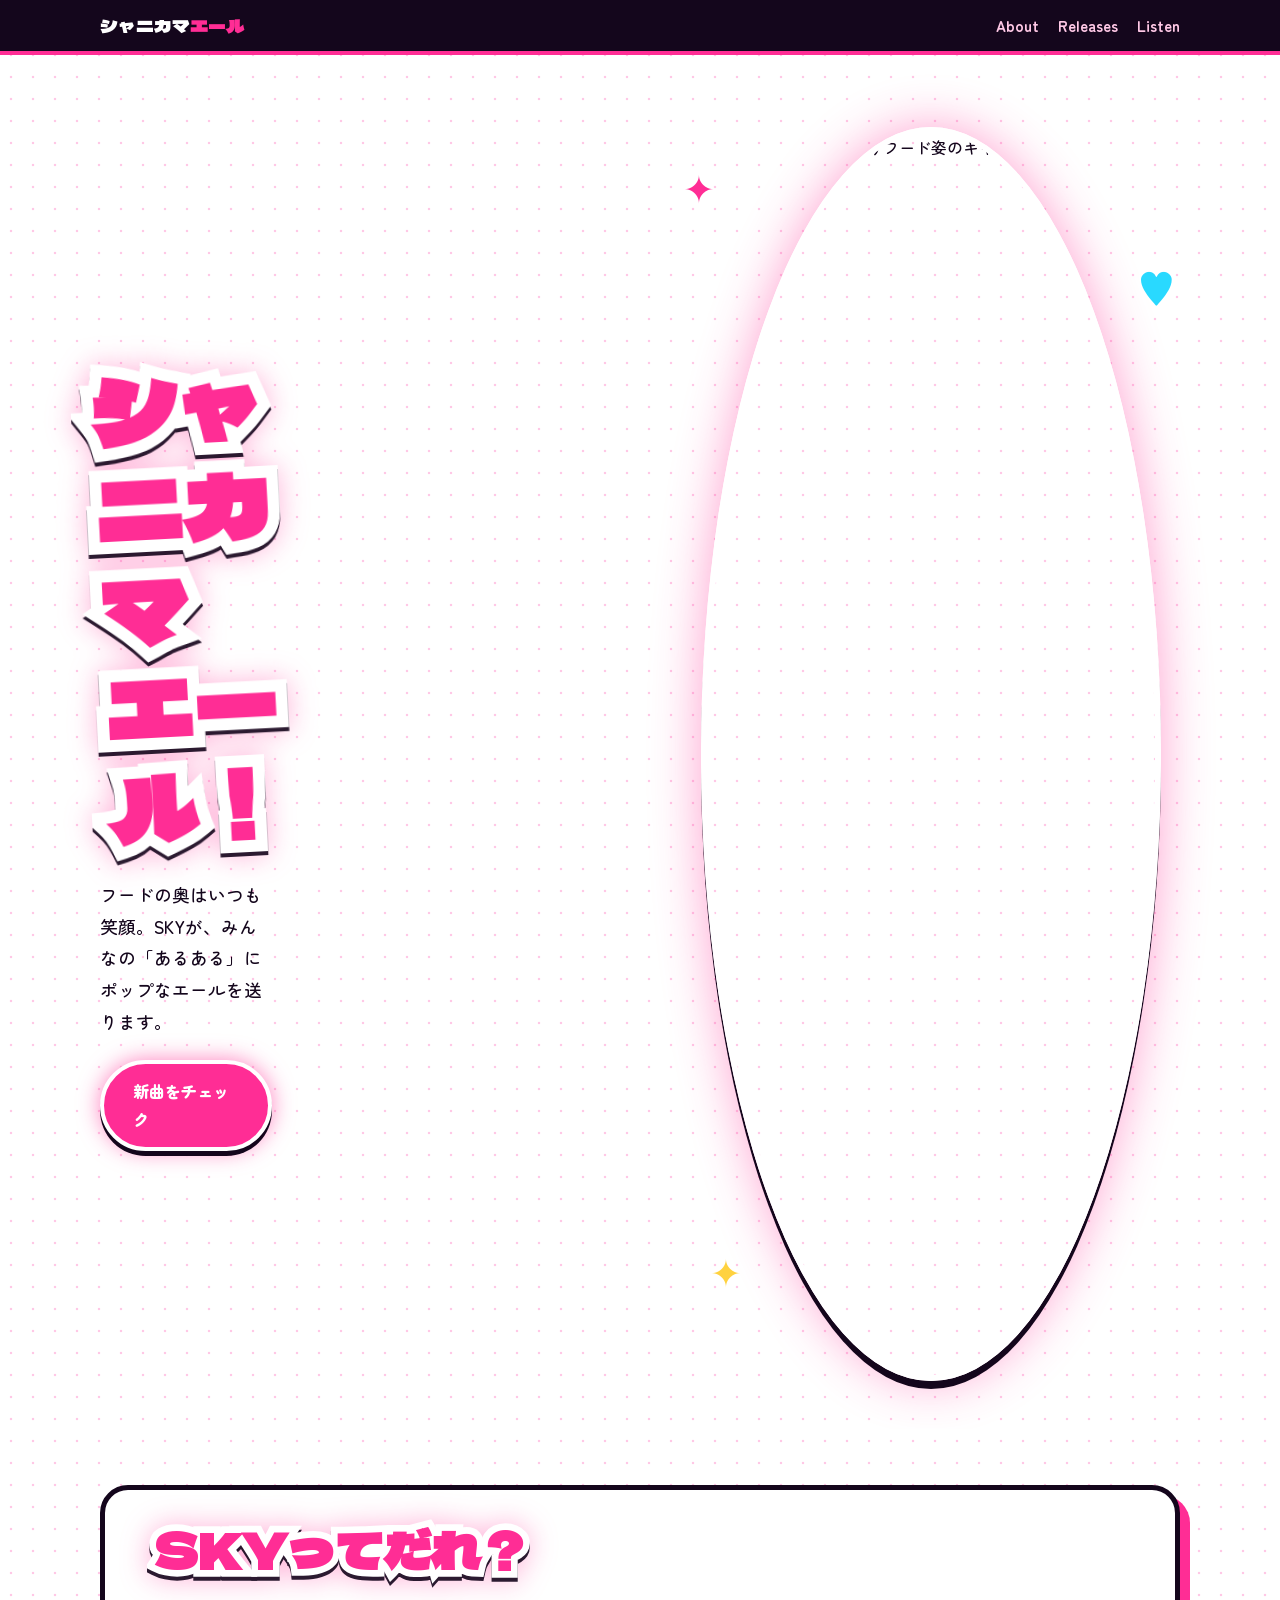
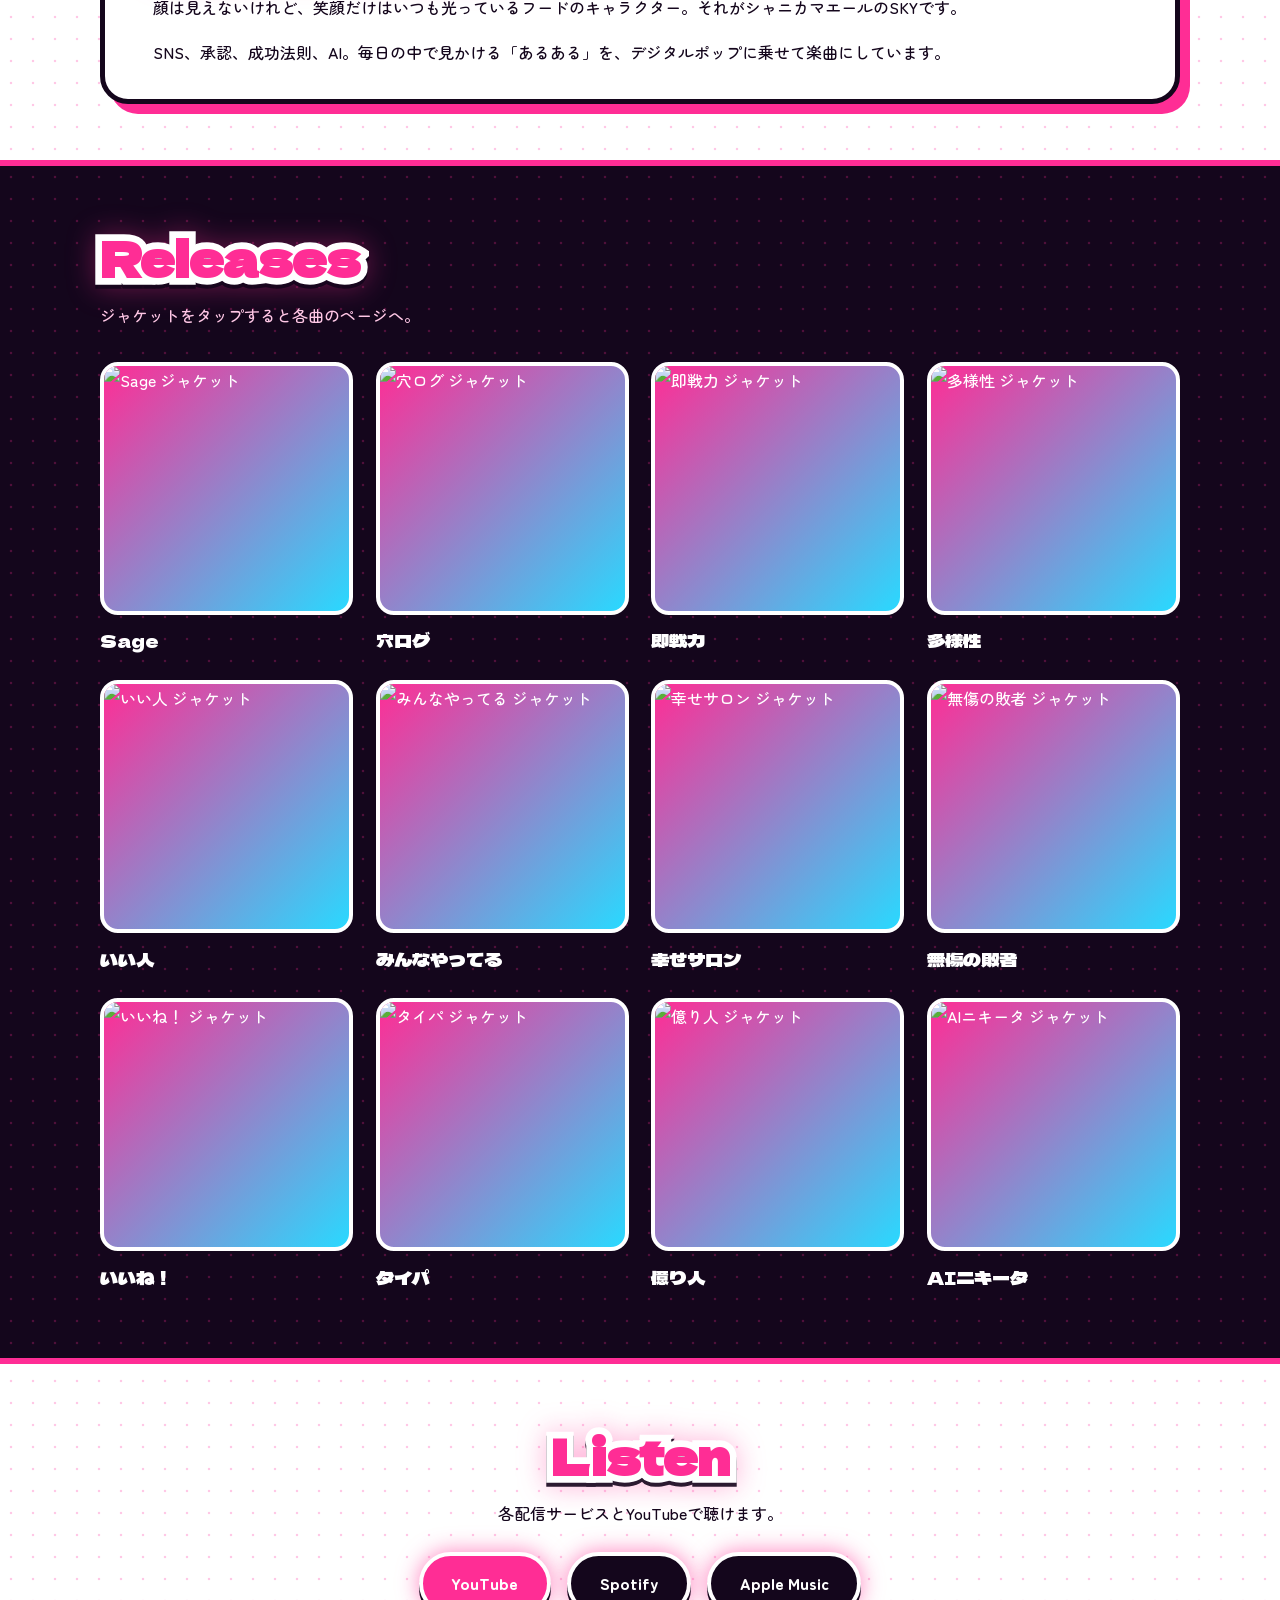
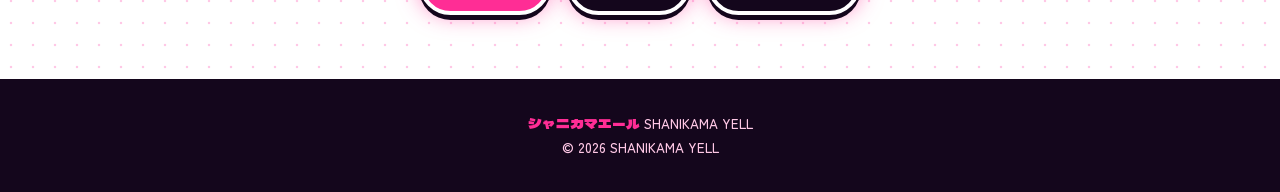
==== index.html @ 11f15c07 "first commit" ====
<!doctype html>
<html lang="ja">
<head>
<meta charset="utf-8">
<meta name="viewport" content="width=device-width,initial-scale=1">
<title>シャニカマエール | SHANIKAMA YELL</title>
<meta name="description" content="笑顔のSKYが、世の中のあるあるをポップな楽曲にして届ける音楽プロジェクト「シャニカマエール」公式サイト。">
<link rel="preconnect" href="https://fonts.googleapis.com">
<link rel="preconnect" href="https://fonts.gstatic.com" crossorigin>
<link href="https://fonts.googleapis.com/css2?family=Dela+Gothic+One&family=Zen+Maru+Gothic:wght@500;700;900&display=swap" rel="stylesheet">
<link rel="stylesheet" href="style.css">
</head>
<body>
<header class="site-header"><div class="wrap">
  <a class="logo" href="#top">シャニカマ<b>エール</b></a>
  <nav><a href="#about">About</a><a href="#releases">Releases</a><a href="#listen">Listen</a></nav>
</div></header>

<main id="top">
<section class="hero"><div class="wrap">
  <div>
    <h1 class="sticker">シャニカマ<br>エール！</h1>
    <p>フードの奥はいつも笑顔。SKYが、みんなの「あるある」にポップなエールを送ります。</p>
    <a class="btn" href="#releases">新曲をチェック</a>
  </div>
  <div class="sky">
    <img src="images/sky.png" alt="ピンクのネオンで笑うフード姿のキャラクター SKY" width="1254" height="1254">
    <span class="s1" aria-hidden="true">✦</span><span class="s2" aria-hidden="true">♥</span><span class="s3" aria-hidden="true">✦</span>
  </div>
</div></section>

<section class="about" id="about"><div class="wrap"><div class="box">
  <h2 class="sticker">SKYってだれ？</h2>
  <p>顔は見えないけれど、笑顔だけはいつも光っているフードのキャラクター。それがシャニカマエールのSKYです。</p>
  <p>SNS、承認、成功法則、AI。毎日の中で見かける「あるある」を、デジタルポップに乗せて楽曲にしています。</p>
</div></div></section>

<section class="releases" id="releases"><div class="wrap">
  <h2 class="sticker">Releases</h2>
  <p class="lead">ジャケットをタップすると各曲のページへ。</p>
  <ul class="grid">
    <li class="jacket"><a href="#"><div class="art"><img src="images/jackets/sage.jpg" alt="Sage ジャケット" loading="lazy"></div><h3>Sage</h3></a></li>
    <li class="jacket"><a href="#"><div class="art"><img src="images/jackets/anarogu.jpg" alt="穴ログ ジャケット" loading="lazy"></div><h3>穴ログ</h3></a></li>
    <li class="jacket"><a href="#"><div class="art"><img src="images/jackets/sokusenryoku.jpg" alt="即戦力 ジャケット" loading="lazy"></div><h3>即戦力</h3></a></li>
    <li class="jacket"><a href="#"><div class="art"><img src="images/jackets/diversity.jpg" alt="多様性 ジャケット" loading="lazy"></div><h3>多様性</h3></a></li>
    <li class="jacket"><a href="#"><div class="art"><img src="images/jackets/iihito.jpg" alt="いい人 ジャケット" loading="lazy"></div><h3>いい人</h3></a></li>
    <li class="jacket"><a href="#"><div class="art"><img src="images/jackets/minnayatteru.jpg" alt="みんなやってる ジャケット" loading="lazy"></div><h3>みんなやってる</h3></a></li>
    <li class="jacket"><a href="#"><div class="art"><img src="images/jackets/shiawase-salon.jpg" alt="幸せサロン ジャケット" loading="lazy"></div><h3>幸せサロン</h3></a></li>
    <li class="jacket"><a href="#"><div class="art"><img src="images/jackets/mukizu.jpg" alt="無傷の敗者 ジャケット" loading="lazy"></div><h3>無傷の敗者</h3></a></li>
    <li class="jacket"><a href="#"><div class="art"><img src="images/jackets/iine.jpg" alt="いいね！ ジャケット" loading="lazy"></div><h3>いいね！</h3></a></li>
    <li class="jacket"><a href="#"><div class="art"><img src="images/jackets/taipa.jpg" alt="タイパ ジャケット" loading="lazy"></div><h3>タイパ</h3></a></li>
    <li class="jacket"><a href="#"><div class="art"><img src="images/jackets/okurihito.jpg" alt="億り人 ジャケット" loading="lazy"></div><h3>億り人</h3></a></li>
    <li class="jacket"><a href="#"><div class="art"><img src="images/jackets/ai-nikita.jpg" alt="AIニキータ ジャケット" loading="lazy"></div><h3>AIニキータ</h3></a></li>
  </ul>
</div></section>

<section class="listen" id="listen"><div class="wrap">
  <h2 class="sticker">Listen</h2>
  <p>各配信サービスとYouTubeで聴けます。</p>
  <div class="links">
    <a class="btn" href="#">YouTube</a>
    <a class="btn alt" href="#">Spotify</a>
    <a class="btn alt" href="#">Apple Music</a>
  </div>
</div></section>
</main>

<footer><p><b>シャニカマエール</b> SHANIKAMA YELL</p><p>© 2026 SHANIKAMA YELL</p></footer>
</body>
</html>
---- style.css ----
/* シャニカマエール style.css — ネオンピンク × ステッカー白縁 × ポップ */
:root{
  --pink:#ff2d95; --pink-soft:#ffc8e6; --plum:#14061c;
  --cyan:#29d9ff; --yellow:#ffd23f; --hood:#e4e2e7; --white:#fff;
  --font-display:"Dela Gothic One","Hiragino Sans",sans-serif;
  --font-body:"Zen Maru Gothic","Hiragino Maru Gothic ProN",sans-serif;
}
*{box-sizing:border-box;margin:0}
html{scroll-behavior:smooth}
body{font-family:var(--font-body);font-weight:500;line-height:1.8;color:var(--plum);
  background:var(--white) radial-gradient(var(--pink-soft) 1.4px,transparent 1.6px) 0 0/22px 22px}
img{max-width:100%;display:block}
a{color:inherit}
:focus-visible{outline:4px solid var(--cyan);outline-offset:3px}
.wrap{width:min(1080px,92%);margin-inline:auto}

/* ステッカー文字：ピンク塗り＋白縁＋影 */
.sticker{font-family:var(--font-display);color:var(--pink);line-height:1.15;
  -webkit-text-stroke:.28em var(--white);paint-order:stroke fill;
  filter:drop-shadow(0 4px 0 rgba(20,6,28,.9)) drop-shadow(0 0 14px rgba(255,45,149,.35))}

/* header */
.site-header{position:sticky;top:0;z-index:10;background:var(--plum);border-bottom:4px solid var(--pink)}
.site-header .wrap{display:flex;justify-content:space-between;align-items:center;padding-block:.6rem}
.logo{font-family:var(--font-display);color:var(--white);text-decoration:none;font-size:1.1rem}
.logo b{color:var(--pink)}
nav{display:flex;gap:1.2rem;font-weight:700;font-size:.95rem}
nav a{color:var(--pink-soft);text-decoration:none}
nav a:hover{color:var(--white);text-shadow:0 0 10px var(--pink)}

/* hero */
.hero{padding:clamp(2rem,6vw,4.5rem) 0 3rem;overflow:hidden}
.hero .wrap{display:grid;grid-template-columns:1fr 1fr;gap:2rem;align-items:center}
.hero h1{font-size:clamp(2.6rem,8vw,5.4rem);transform:rotate(-3deg)}
.hero p{margin-top:1.6rem;font-size:1.1rem;max-width:26em}
.btn{display:inline-block;margin-top:1.4rem;padding:.8em 1.8em;border-radius:99px;
  background:var(--pink);color:var(--white);font-weight:900;text-decoration:none;
  border:4px solid var(--white);box-shadow:0 5px 0 var(--plum),0 0 22px rgba(255,45,149,.6);
  transition:transform .15s}
.btn:hover{transform:translateY(-3px) rotate(-1.5deg)}
.sky{position:relative;justify-self:center;width:min(100%,460px)}
.sky img{border-radius:50%;border:6px solid var(--white);box-shadow:0 8px 0 var(--plum),0 0 50px rgba(255,45,149,.45);
  animation:glow 3s ease-in-out infinite alternate}
.sky span{position:absolute;font-size:2.4rem;color:var(--pink);text-shadow:0 0 0 var(--white),2px 2px 0 var(--white),-2px -2px 0 var(--white)}
.sky .s1{top:2%;left:-4%}.sky .s2{top:10%;right:-3%;color:var(--cyan)}.sky .s3{bottom:6%;left:2%;color:var(--yellow)}
@keyframes glow{to{box-shadow:0 8px 0 var(--plum),0 0 80px rgba(255,45,149,.8)}}

/* about */
.about{padding:3.5rem 0}
.about .box{background:var(--white);border:5px solid var(--plum);border-radius:28px;padding:2rem clamp(1.2rem,4vw,3rem);
  box-shadow:10px 10px 0 var(--pink)}
.about h2,.releases h2,.listen h2{font-size:clamp(1.9rem,5vw,3rem);margin-bottom:1rem}
.about p+p{margin-top:1em}

/* releases：黒背景でジャケットを光らせる */
.releases{background:var(--plum);padding:4rem 0;border-block:6px solid var(--pink);
  background-image:radial-gradient(rgba(255,45,149,.25) 1.4px,transparent 1.6px);background-size:22px 22px}
.releases .lead{color:var(--pink-soft);margin-bottom:2rem}
.grid{list-style:none;padding:0;display:grid;grid-template-columns:repeat(auto-fill,minmax(220px,1fr));gap:1.4rem}
.jacket a{display:block;text-decoration:none;color:var(--white)}
.jacket .art{aspect-ratio:1;border-radius:18px;border:4px solid var(--white);overflow:hidden;
  background:linear-gradient(135deg,var(--pink),var(--cyan));box-shadow:0 0 0 0 var(--pink);transition:transform .2s,box-shadow .2s}
.jacket img{width:100%;height:100%;object-fit:cover}
.jacket a:hover .art{transform:rotate(-2deg) scale(1.03);box-shadow:0 0 28px 4px var(--pink)}
.jacket h3{margin-top:.6rem;font-family:var(--font-display);font-weight:400;font-size:1.15rem}

/* listen */
.listen{padding:4rem 0;text-align:center}
.links{display:flex;flex-wrap:wrap;gap:1rem;justify-content:center;margin-top:1.5rem}
.links .btn{margin:0}
.links .btn.alt{background:var(--plum)}

footer{background:var(--plum);color:var(--pink-soft);text-align:center;padding:2rem 1rem;font-size:.85rem}
footer b{font-family:var(--font-display);color:var(--pink);font-weight:400}

@media(max-width:760px){
  .hero .wrap{grid-template-columns:1fr;text-align:center}
  .hero p{margin-inline:auto}
  nav{gap:.8rem;font-size:.8rem}
  .logo{font-size:.9rem}
}
@media(prefers-reduced-motion:reduce){*{animation:none!important;transition:none!important}}
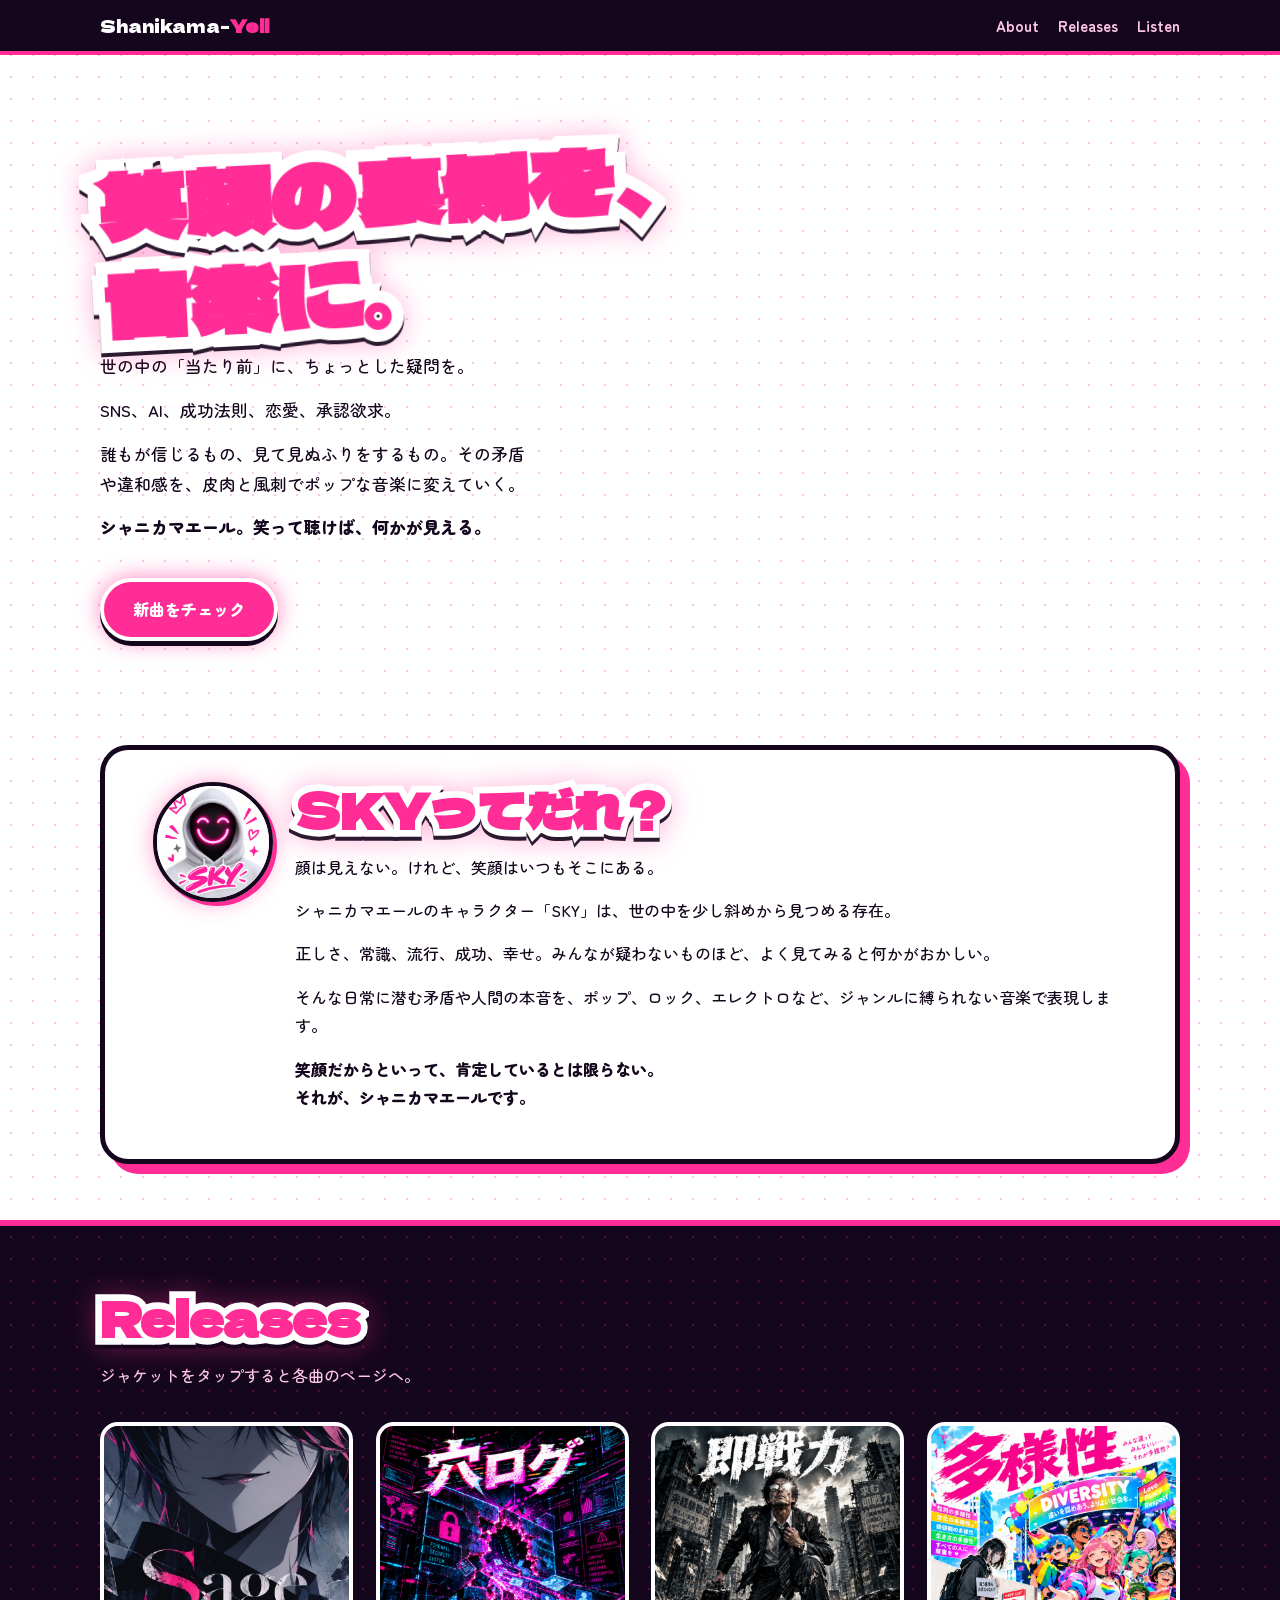
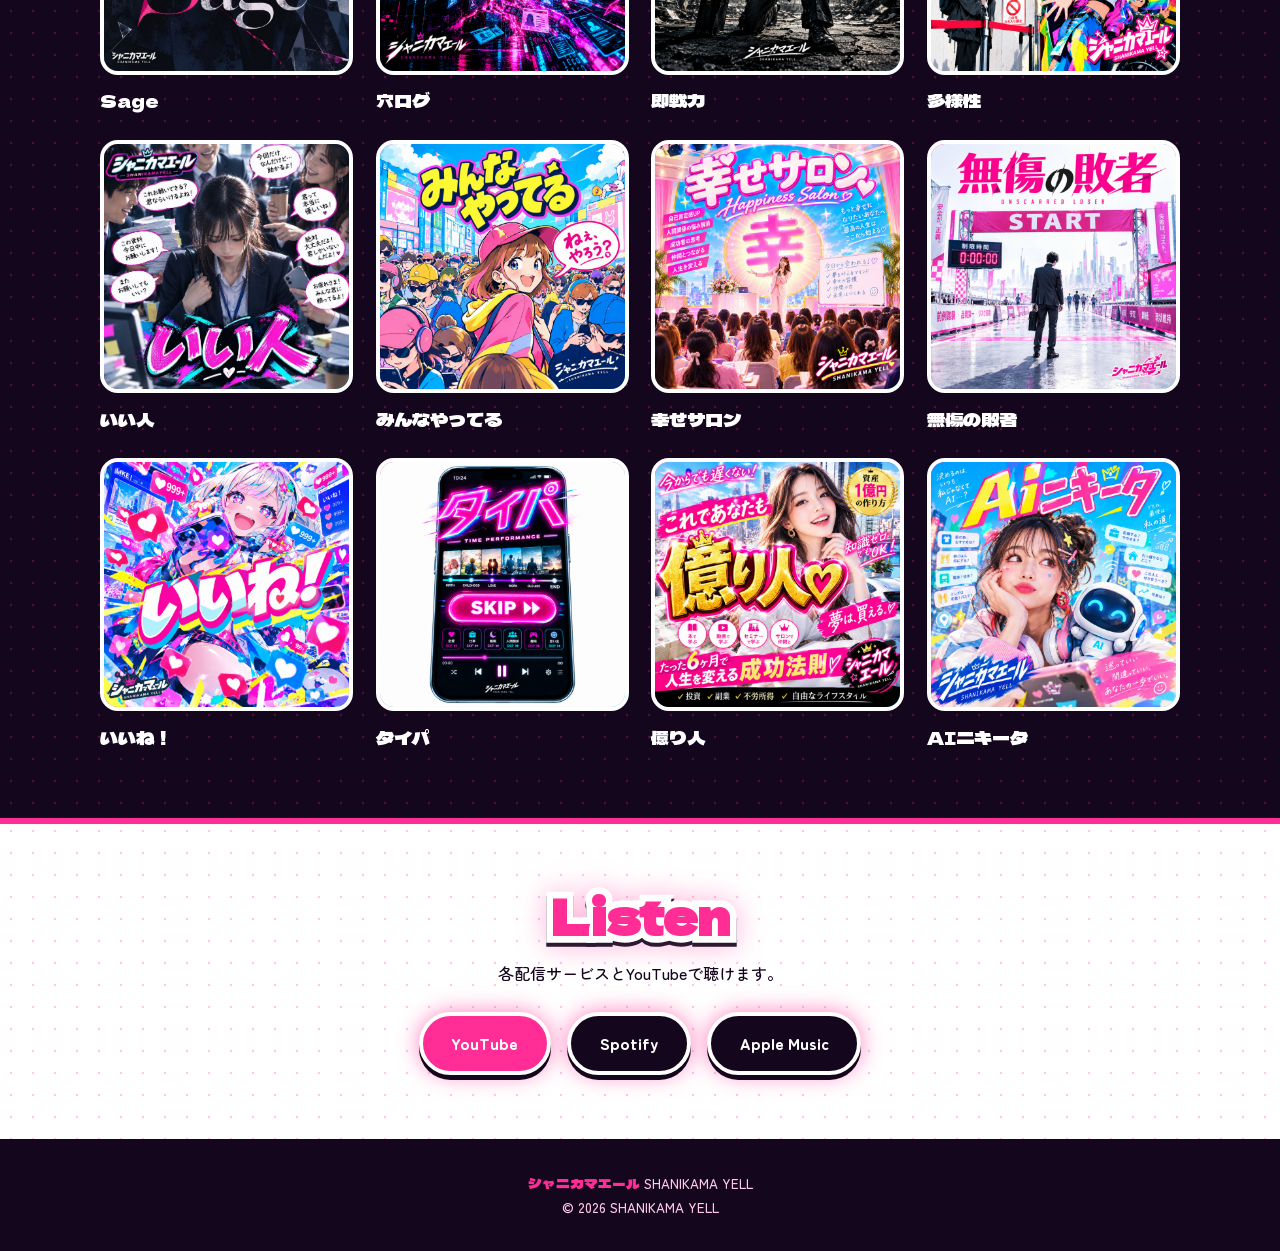
==== commit d5f13862: "update copy and layout" ====
--- a/index.html
+++ b/index.html
@@ -4,7 +4,7 @@
 <meta charset="utf-8">
 <meta name="viewport" content="width=device-width,initial-scale=1">
 <title>シャニカマエール | SHANIKAMA YELL</title>
-<meta name="description" content="笑顔のSKYが、世の中のあるあるをポップな楽曲にして届ける音楽プロジェクト「シャニカマエール」公式サイト。">
+<meta name="description" content="世の中の「当たり前」に、ちょっとした疑問を。SNS、AI、成功法則、承認欲求。その矛盾や違和感を、皮肉と風刺でポップな音楽に変える「シャニカマエール」公式サイト。">
 <link rel="preconnect" href="https://fonts.googleapis.com">
 <link rel="preconnect" href="https://fonts.gstatic.com" crossorigin>
 <link href="https://fonts.googleapis.com/css2?family=Dela+Gothic+One&family=Zen+Maru+Gothic:wght@500;700;900&display=swap" rel="stylesheet">
@@ -12,27 +12,34 @@
 </head>
 <body>
 <header class="site-header"><div class="wrap">
-  <a class="logo" href="#top">シャニカマ<b>エール</b></a>
+  <a class="logo" href="#top">Shanikama-<b>Yell</b></a>
   <nav><a href="#about">About</a><a href="#releases">Releases</a><a href="#listen">Listen</a></nav>
 </div></header>
 
 <main id="top">
 <section class="hero"><div class="wrap">
   <div>
-    <h1 class="sticker">シャニカマ<br>エール！</h1>
-    <p>フードの奥はいつも笑顔。SKYが、みんなの「あるある」にポップなエールを送ります。</p>
+    <h1 class="sticker">笑顔の裏側を、<br>音楽に。</h1>
+    <div class="copy">
+      <p>世の中の「当たり前」に、ちょっとした疑問を。</p>
+      <p>SNS、AI、成功法則、恋愛、承認欲求。</p>
+      <p>誰もが信じるもの、見て見ぬふりをするもの。その矛盾や違和感を、皮肉と風刺でポップな音楽に変えていく。</p>
+      <p class="strong">シャニカマエール。笑って聴けば、何かが見える。</p>
+    </div>
     <a class="btn" href="#releases">新曲をチェック</a>
-  </div>
-  <div class="sky">
-    <img src="images/sky.png" alt="ピンクのネオンで笑うフード姿のキャラクター SKY" width="1254" height="1254">
-    <span class="s1" aria-hidden="true">✦</span><span class="s2" aria-hidden="true">♥</span><span class="s3" aria-hidden="true">✦</span>
   </div>
 </div></section>
 
 <section class="about" id="about"><div class="wrap"><div class="box">
-  <h2 class="sticker">SKYってだれ？</h2>
-  <p>顔は見えないけれど、笑顔だけはいつも光っているフードのキャラクター。それがシャニカマエールのSKYです。</p>
-  <p>SNS、承認、成功法則、AI。毎日の中で見かける「あるある」を、デジタルポップに乗せて楽曲にしています。</p>
+  <img class="sky-mini" src="images/sky.png" alt="ピンクのネオンで笑うフード姿のキャラクター SKY" width="120" height="120">
+  <div>
+    <h2 class="sticker">SKYってだれ？</h2>
+    <p>顔は見えない。けれど、笑顔はいつもそこにある。</p>
+    <p>シャニカマエールのキャラクター「SKY」は、世の中を少し斜めから見つめる存在。</p>
+    <p>正しさ、常識、流行、成功、幸せ。みんなが疑わないものほど、よく見てみると何かがおかしい。</p>
+    <p>そんな日常に潜む矛盾や人間の本音を、ポップ、ロック、エレクトロなど、ジャンルに縛られない音楽で表現します。</p>
+    <p class="strong">笑顔だからといって、肯定しているとは限らない。<br>それが、シャニカマエールです。</p>
+  </div>
 </div></div></section>
 
 <section class="releases" id="releases"><div class="wrap">
--- a/style.css
+++ b/style.css
@@ -80,3 +80,19 @@
   .logo{font-size:.9rem}
 }
 @media(prefers-reduced-motion:reduce){*{animation:none!important;transition:none!important}}
+
+/* 紹介文リニューアル：トップ画像を外し、SKYはAboutに小さく配置 */
+.hero .wrap{grid-template-columns:1fr}
+.hero .copy{margin-top:1.6rem;max-width:30em}
+.hero .copy p{margin:0 0 .8em;font-size:1.05rem}
+.strong{font-weight:900}
+.about .box{display:grid;grid-template-columns:auto 1fr;gap:1.4rem;align-items:start}
+.about .box p{margin:0 0 .9em}
+.sky-mini{width:120px;height:120px;object-fit:cover;border-radius:50%;border:4px solid var(--plum);
+  box-shadow:4px 4px 0 var(--pink),0 0 22px rgba(255,45,149,.45)}
+@media(max-width:760px){
+  .hero .wrap{text-align:left}
+  .hero .copy{margin-inline:0}
+  .about .box{grid-template-columns:84px 1fr;gap:1rem}
+  .sky-mini{width:84px;height:84px}
+}
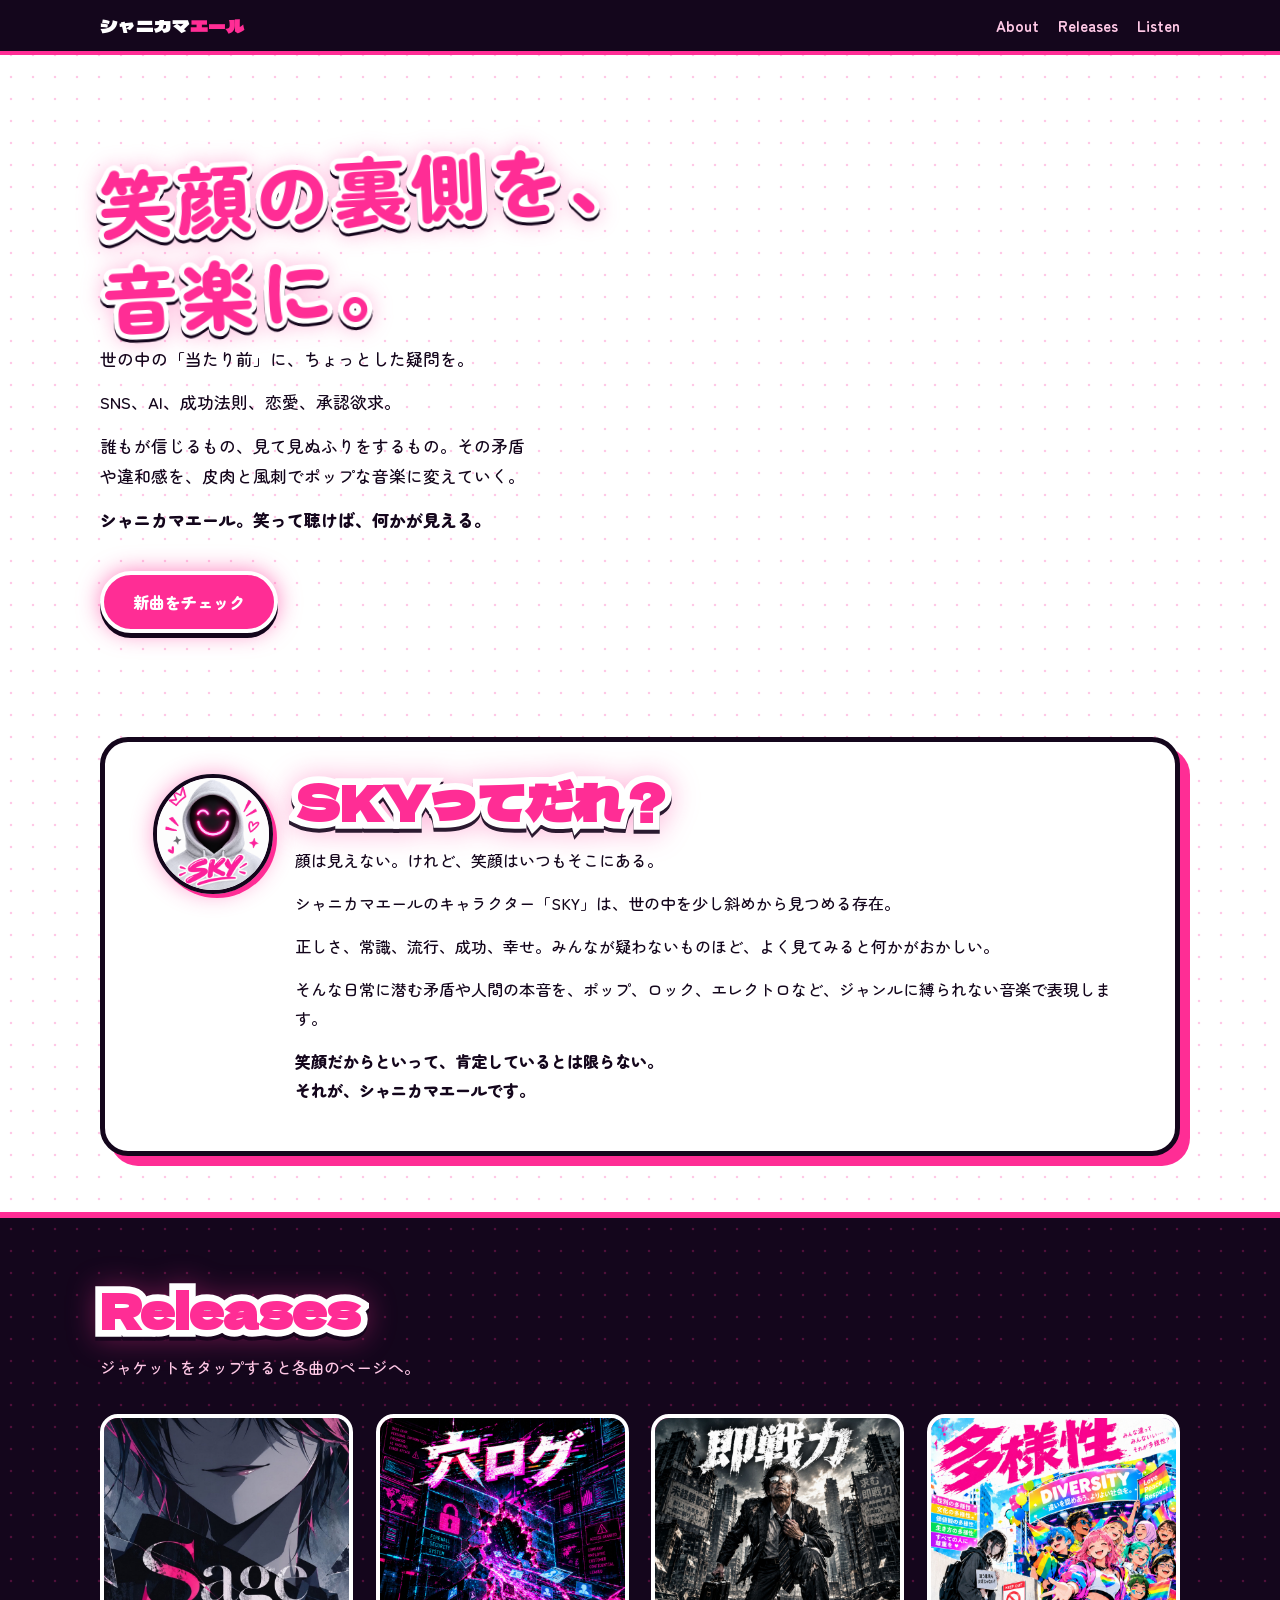
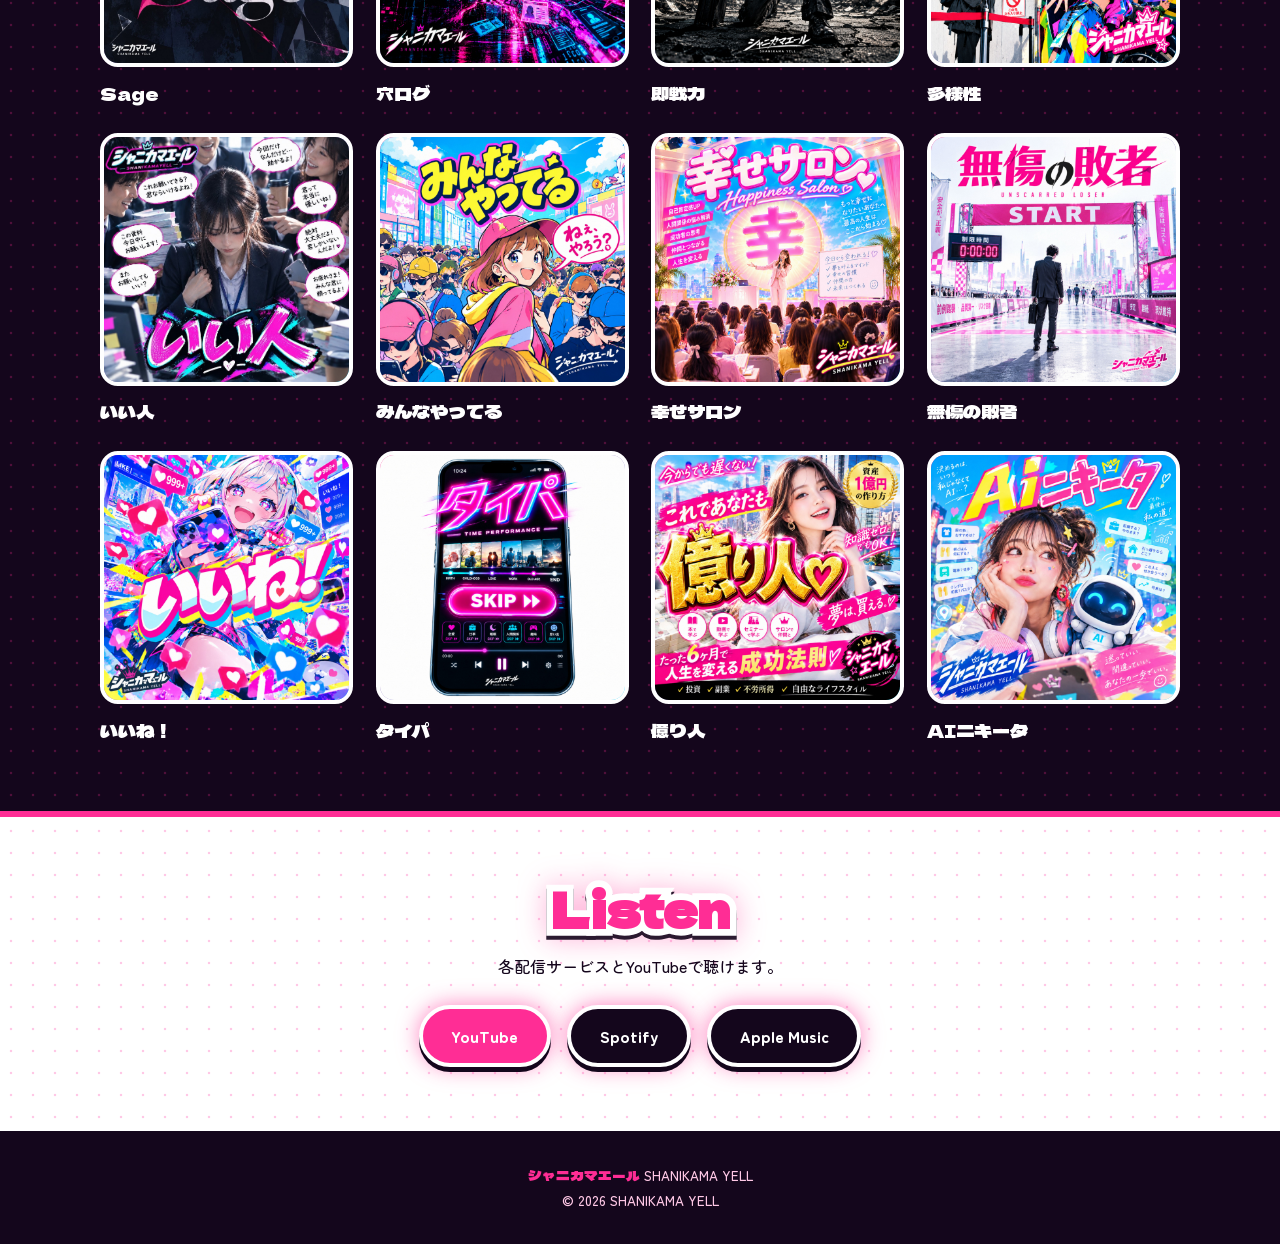
==== commit d5aa7b86: "restore logo and fix headline" ====
--- a/index.html
+++ b/index.html
@@ -12,7 +12,7 @@
 </head>
 <body>
 <header class="site-header"><div class="wrap">
-  <a class="logo" href="#top">Shanikama-<b>Yell</b></a>
+  <a class="logo" href="#top">シャニカマ<b>エール</b></a>
   <nav><a href="#about">About</a><a href="#releases">Releases</a><a href="#listen">Listen</a></nav>
 </div></header>
 
--- a/style.css
+++ b/style.css
@@ -96,3 +96,10 @@
   .about .box{grid-template-columns:84px 1fr;gap:1rem}
   .sky-mini{width:84px;height:84px}
 }
+
+/* キャッチコピーを読みやすく：丸ゴシック太字＋細い白縁＋字間 */
+.hero h1.sticker{
+  font-family:var(--font-body);font-weight:900;
+  font-size:clamp(2.2rem,8vw,4.6rem);line-height:1.3;letter-spacing:.06em;
+  -webkit-text-stroke:.14em var(--white);paint-order:stroke fill;
+  filter:drop-shadow(0 3px 0 var(--plum)) drop-shadow(0 0 10px rgba(255,45,149,.3))}
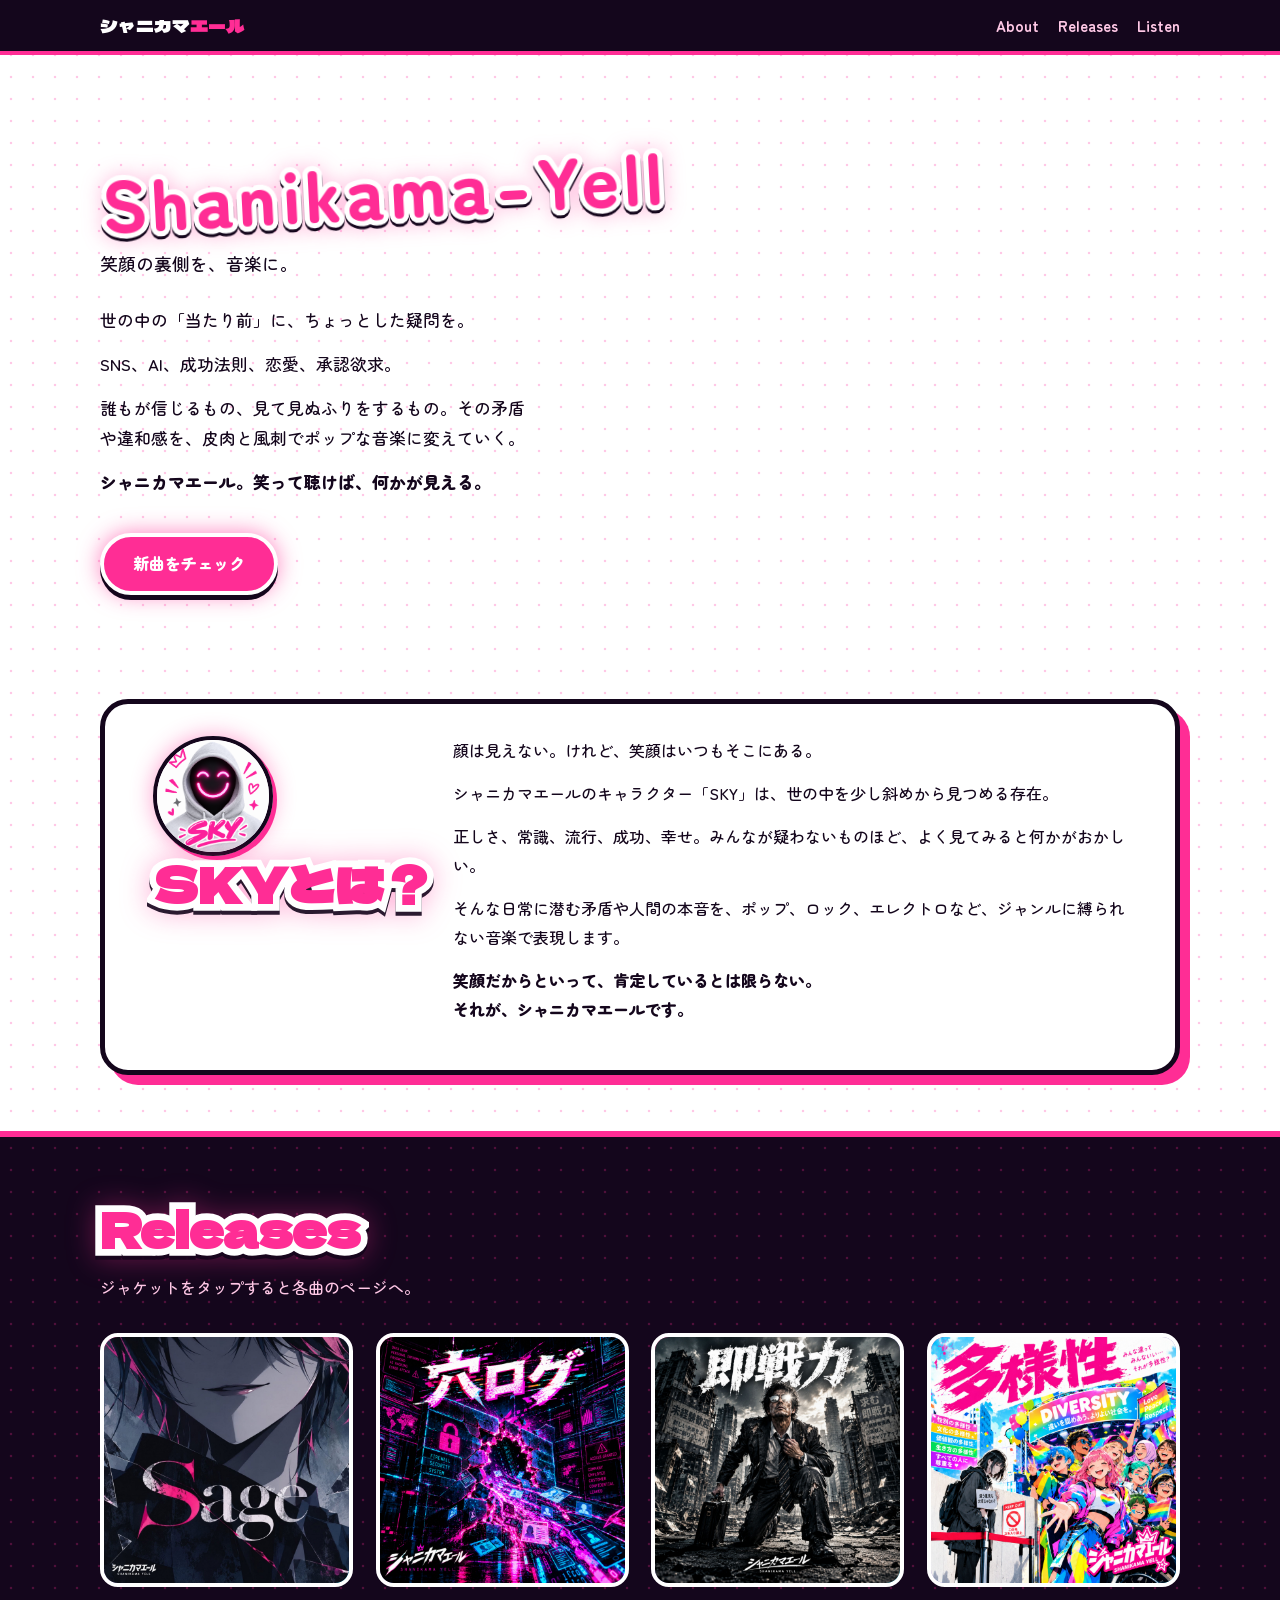
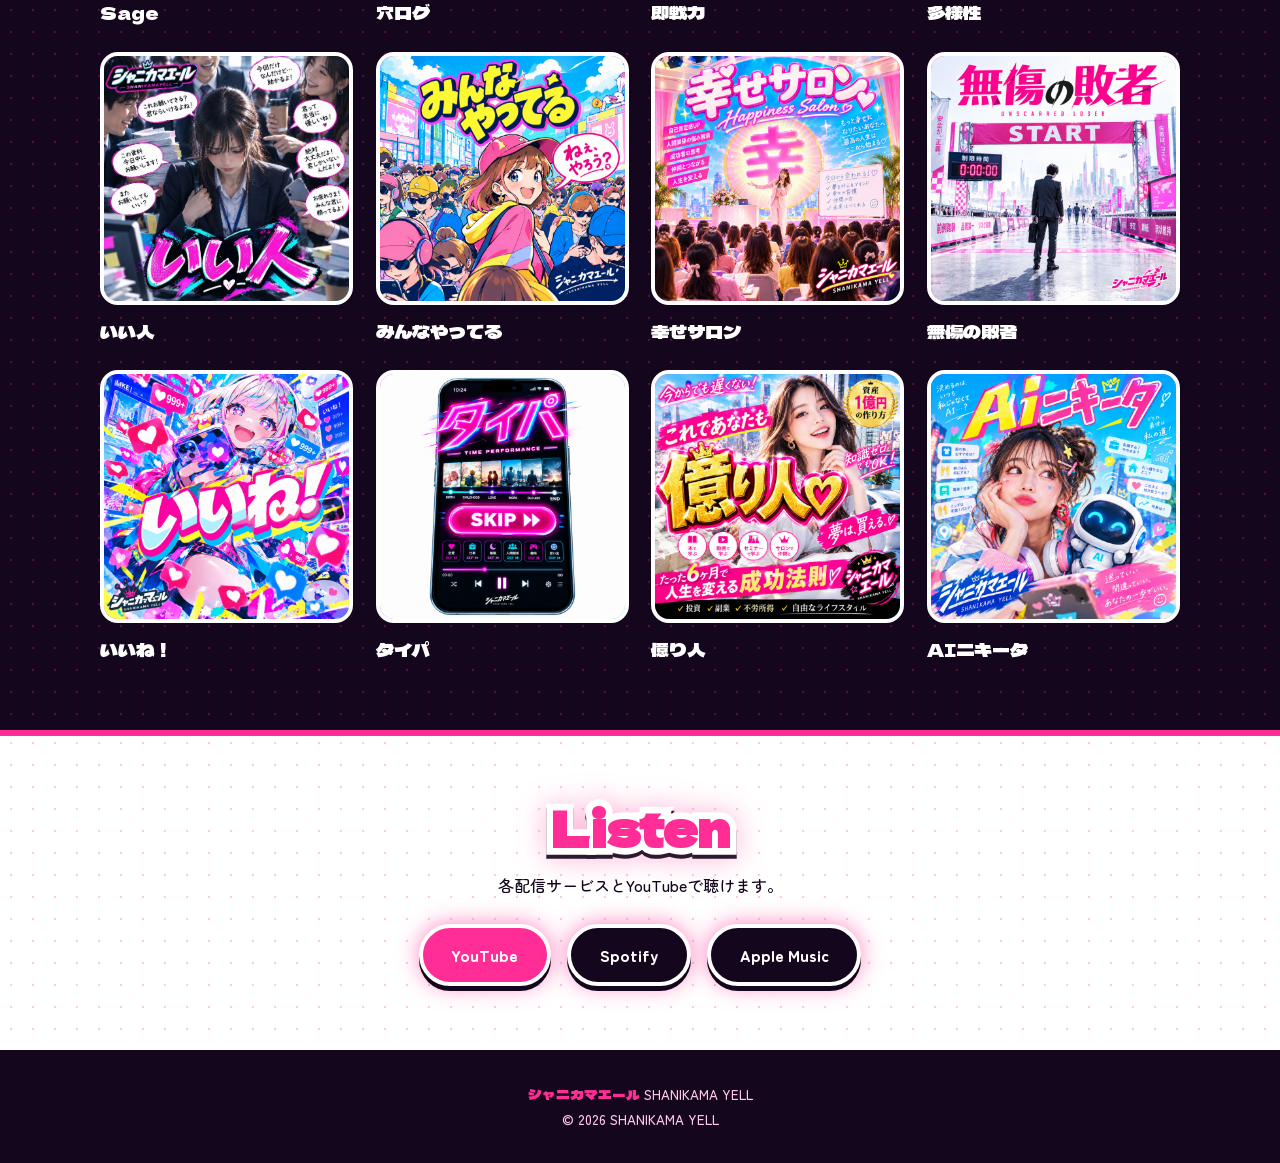
==== commit 41429f77: "update hero and about layout" ====
--- a/index.html
+++ b/index.html
@@ -19,21 +19,26 @@
 <main id="top">
 <section class="hero"><div class="wrap">
   <div>
-    <h1 class="sticker">笑顔の裏側を、<br>音楽に。</h1>
+    <div class="title">
+      <h1 class="sticker">Shanikama-Yell</h1>
+      <p class="catch">笑顔の裏側を、音楽に。</p>
+    </div>
     <div class="copy">
       <p>世の中の「当たり前」に、ちょっとした疑問を。</p>
       <p>SNS、AI、成功法則、恋愛、承認欲求。</p>
       <p>誰もが信じるもの、見て見ぬふりをするもの。その矛盾や違和感を、皮肉と風刺でポップな音楽に変えていく。</p>
       <p class="strong">シャニカマエール。笑って聴けば、何かが見える。</p>
     </div>
-    <a class="btn" href="#releases">新曲をチェック</a>
+    <div class="cta"><a class="btn" href="#releases">新曲をチェック</a></div>
   </div>
 </div></section>
 
 <section class="about" id="about"><div class="wrap"><div class="box">
-  <img class="sky-mini" src="images/sky.png" alt="ピンクのネオンで笑うフード姿のキャラクター SKY" width="120" height="120">
-  <div>
-    <h2 class="sticker">SKYってだれ？</h2>
+  <div class="about-head">
+    <img class="sky-mini" src="images/sky.png" alt="ピンクのネオンで笑うフード姿のキャラクター SKY" width="120" height="120">
+    <h2 class="sticker">SKYとは？</h2>
+  </div>
+  <div class="about-body">
     <p>顔は見えない。けれど、笑顔はいつもそこにある。</p>
     <p>シャニカマエールのキャラクター「SKY」は、世の中を少し斜めから見つめる存在。</p>
     <p>正しさ、常識、流行、成功、幸せ。みんなが疑わないものほど、よく見てみると何かがおかしい。</p>
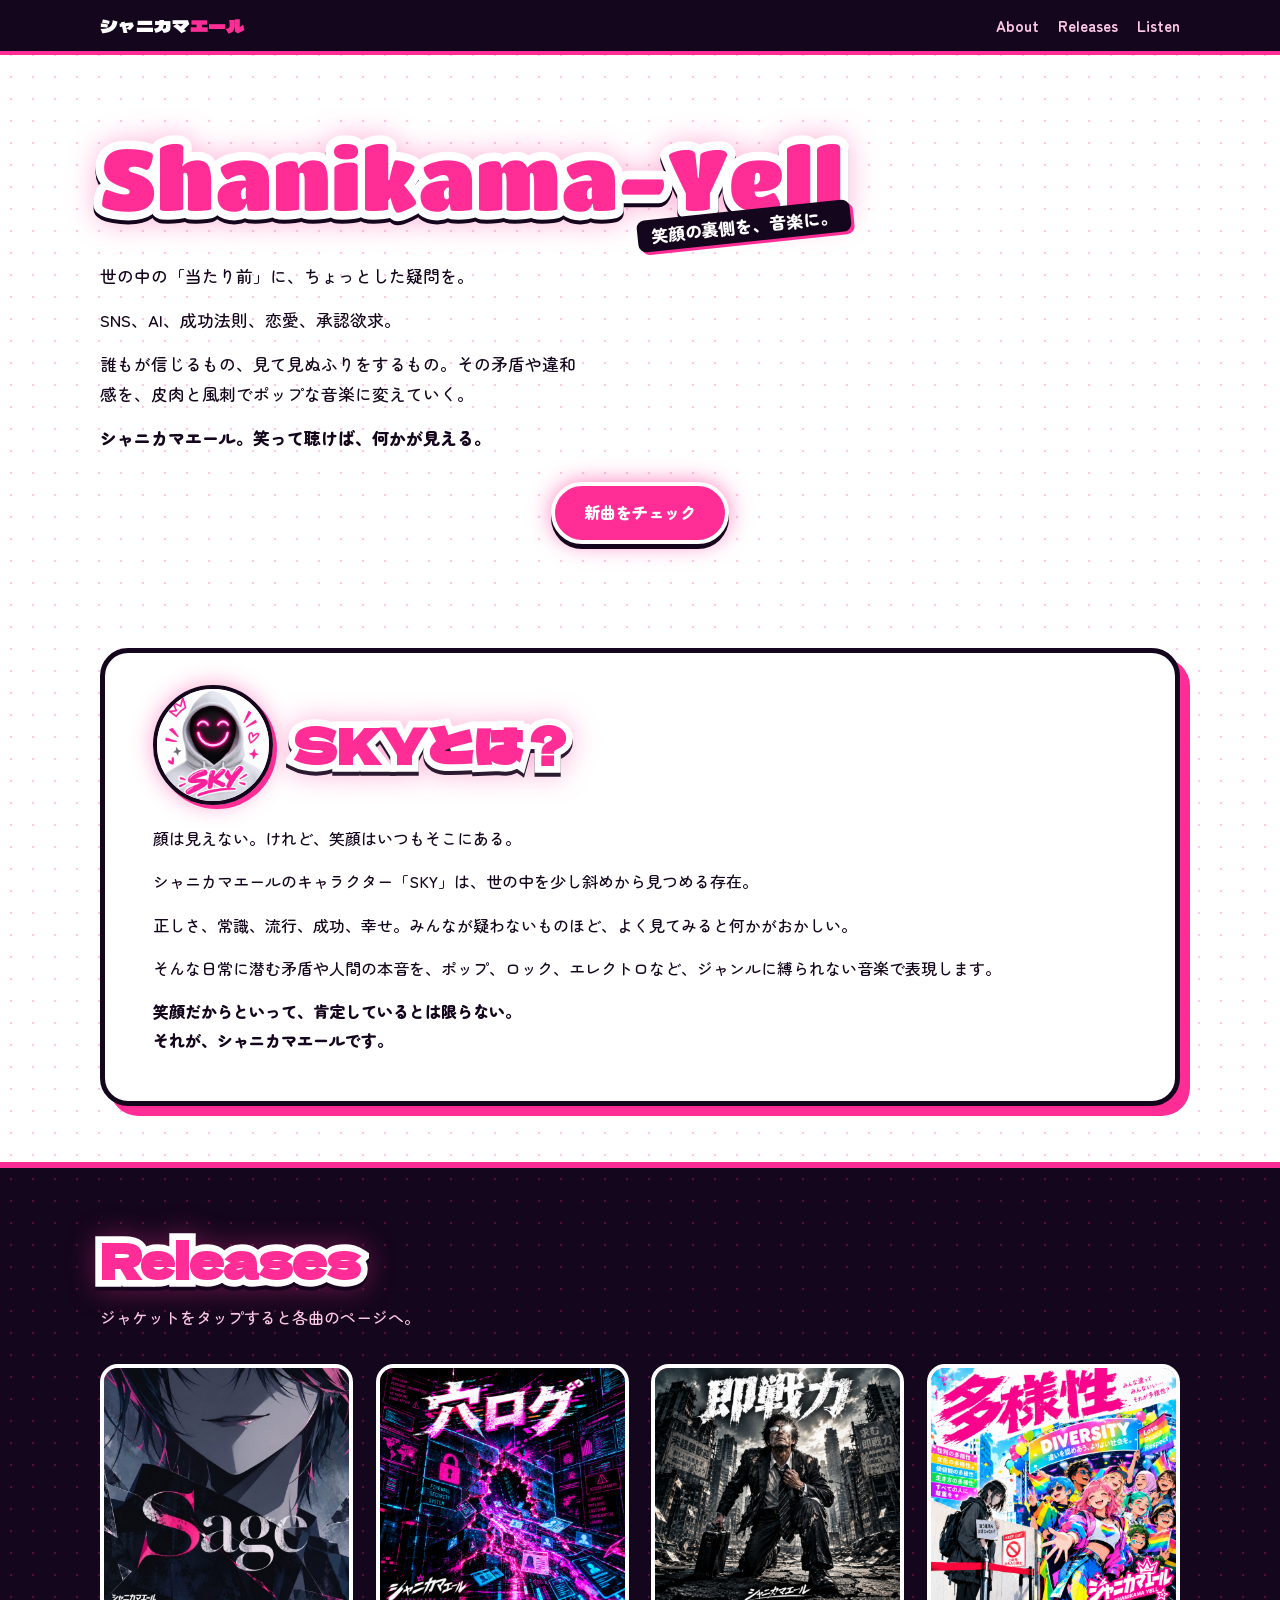
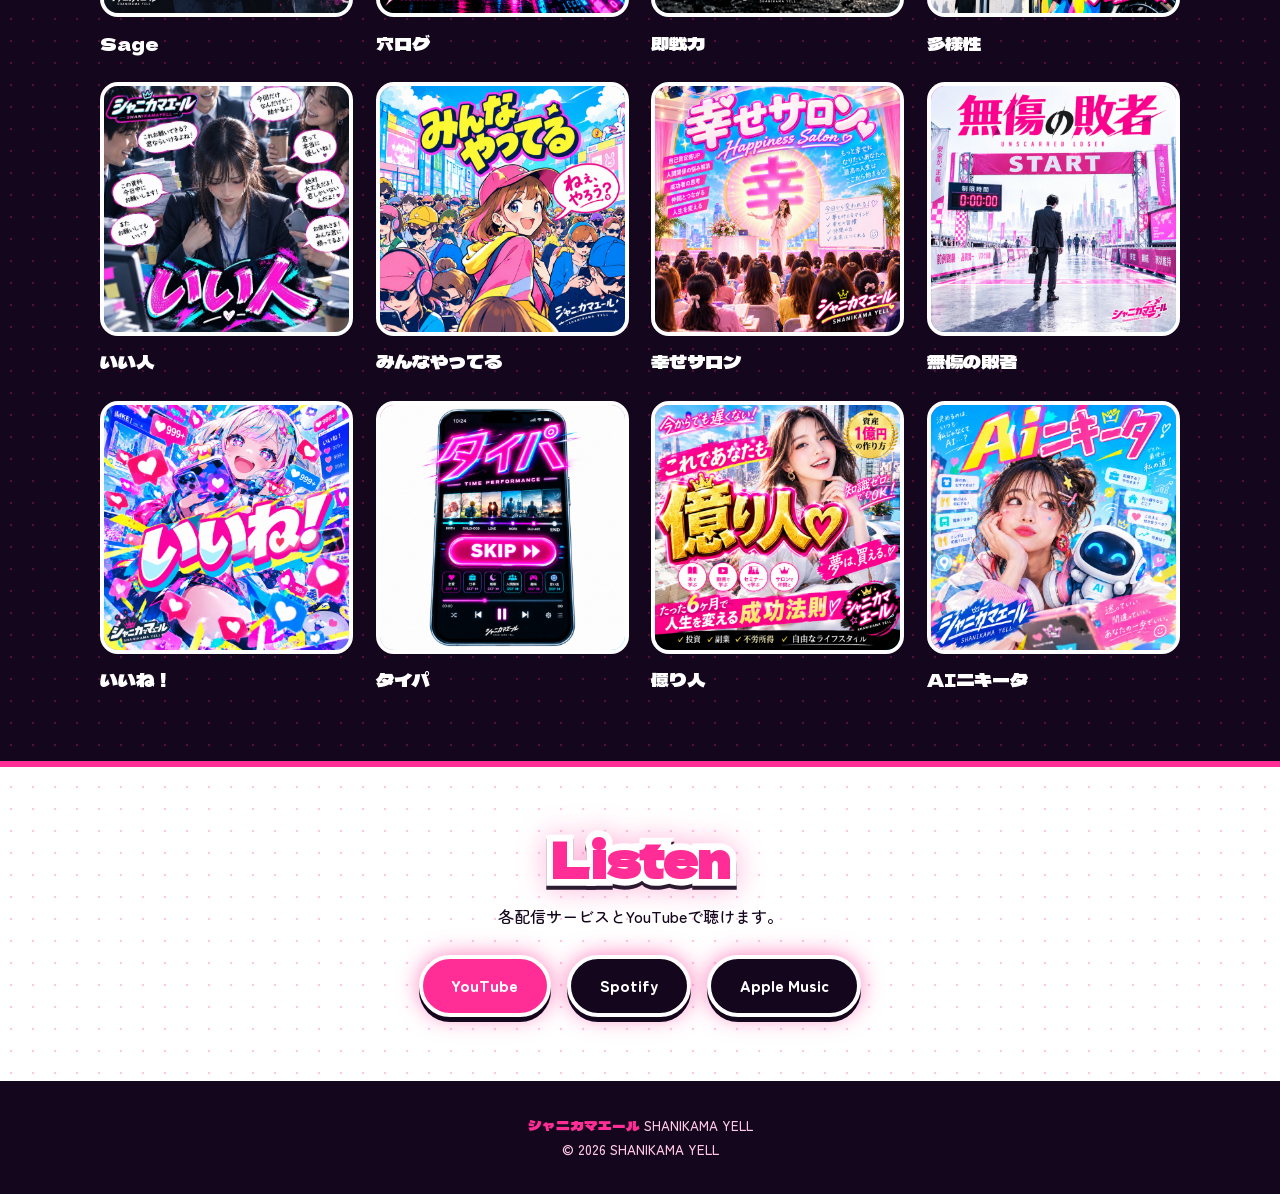
==== commit f8e089f0: "pop title and about layout" ====
--- a/index.html
+++ b/index.html
@@ -7,7 +7,7 @@
 <meta name="description" content="世の中の「当たり前」に、ちょっとした疑問を。SNS、AI、成功法則、承認欲求。その矛盾や違和感を、皮肉と風刺でポップな音楽に変える「シャニカマエール」公式サイト。">
 <link rel="preconnect" href="https://fonts.googleapis.com">
 <link rel="preconnect" href="https://fonts.gstatic.com" crossorigin>
-<link href="https://fonts.googleapis.com/css2?family=Dela+Gothic+One&family=Zen+Maru+Gothic:wght@500;700;900&display=swap" rel="stylesheet">
+<link href="https://fonts.googleapis.com/css2?family=Dela+Gothic+One&family=Titan+One&family=Zen+Maru+Gothic:wght@500;700;900&display=swap" rel="stylesheet">
 <link rel="stylesheet" href="style.css">
 </head>
 <body>
--- a/style.css
+++ b/style.css
@@ -81,25 +81,33 @@
 }
 @media(prefers-reduced-motion:reduce){*{animation:none!important;transition:none!important}}
 
-/* 紹介文リニューアル：トップ画像を外し、SKYはAboutに小さく配置 */
+/* ===== Hero：ポップなタイトル（直立）＋右下に斜めキャッチを重ねる ===== */
 .hero .wrap{grid-template-columns:1fr}
-.hero .copy{margin-top:1.6rem;max-width:30em}
-.hero .copy p{margin:0 0 .8em;font-size:1.05rem}
+.hero .wrap>div{width:100%}
+.title{position:relative;width:fit-content;padding-bottom:1rem;margin-bottom:1.2rem}
+.hero h1.sticker{font-family:"Titan One","Dela Gothic One",sans-serif;font-weight:400;
+  font-size:clamp(2rem,9.6vw,5.4rem);line-height:1.15;letter-spacing:.01em;white-space:nowrap;transform:none;
+  -webkit-text-stroke:.2em var(--white);paint-order:stroke fill;
+  filter:drop-shadow(0 4px 0 var(--plum)) drop-shadow(0 0 14px rgba(255,45,149,.35))}
+.hero p.catch{position:absolute;right:-.4rem;bottom:0;z-index:1;margin:0;max-width:none;
+  padding:.15em .8em;border-radius:8px;background:var(--plum);color:var(--white);
+  font-weight:900;font-size:clamp(.8rem,3.3vw,1.05rem);line-height:1.6;white-space:nowrap;
+  box-shadow:3px 3px 0 var(--pink);transform:rotate(-6deg)}
+.hero .copy{max-width:30em}
+.hero .copy p{margin:0 0 .8em;font-size:1.05rem;max-width:none}
 .strong{font-weight:900}
-.about .box{display:grid;grid-template-columns:auto 1fr;gap:1.4rem;align-items:start}
+.cta{display:flex;justify-content:center;margin-top:1.8rem}
+.cta .btn{margin-top:0}
+
+/* ===== About：画像の右に見出し、説明文は枠幅いっぱい ===== */
+.about .box{display:block}
+.about-head{display:flex;align-items:center;gap:1.2rem;margin-bottom:1.2rem}
+.about-head h2{margin:0;white-space:nowrap}
 .about .box p{margin:0 0 .9em}
-.sky-mini{width:120px;height:120px;object-fit:cover;border-radius:50%;border:4px solid var(--plum);
+.sky-mini{width:120px;height:120px;flex:none;object-fit:cover;border-radius:50%;border:4px solid var(--plum);
   box-shadow:4px 4px 0 var(--pink),0 0 22px rgba(255,45,149,.45)}
 @media(max-width:760px){
   .hero .wrap{text-align:left}
-  .hero .copy{margin-inline:0}
-  .about .box{grid-template-columns:84px 1fr;gap:1rem}
   .sky-mini{width:84px;height:84px}
+  .about h2{font-size:1.75rem}
 }
-
-/* キャッチコピーを読みやすく：丸ゴシック太字＋細い白縁＋字間 */
-.hero h1.sticker{
-  font-family:var(--font-body);font-weight:900;
-  font-size:clamp(2.2rem,8vw,4.6rem);line-height:1.3;letter-spacing:.06em;
-  -webkit-text-stroke:.14em var(--white);paint-order:stroke fill;
-  filter:drop-shadow(0 3px 0 var(--plum)) drop-shadow(0 0 10px rgba(255,45,149,.3))}
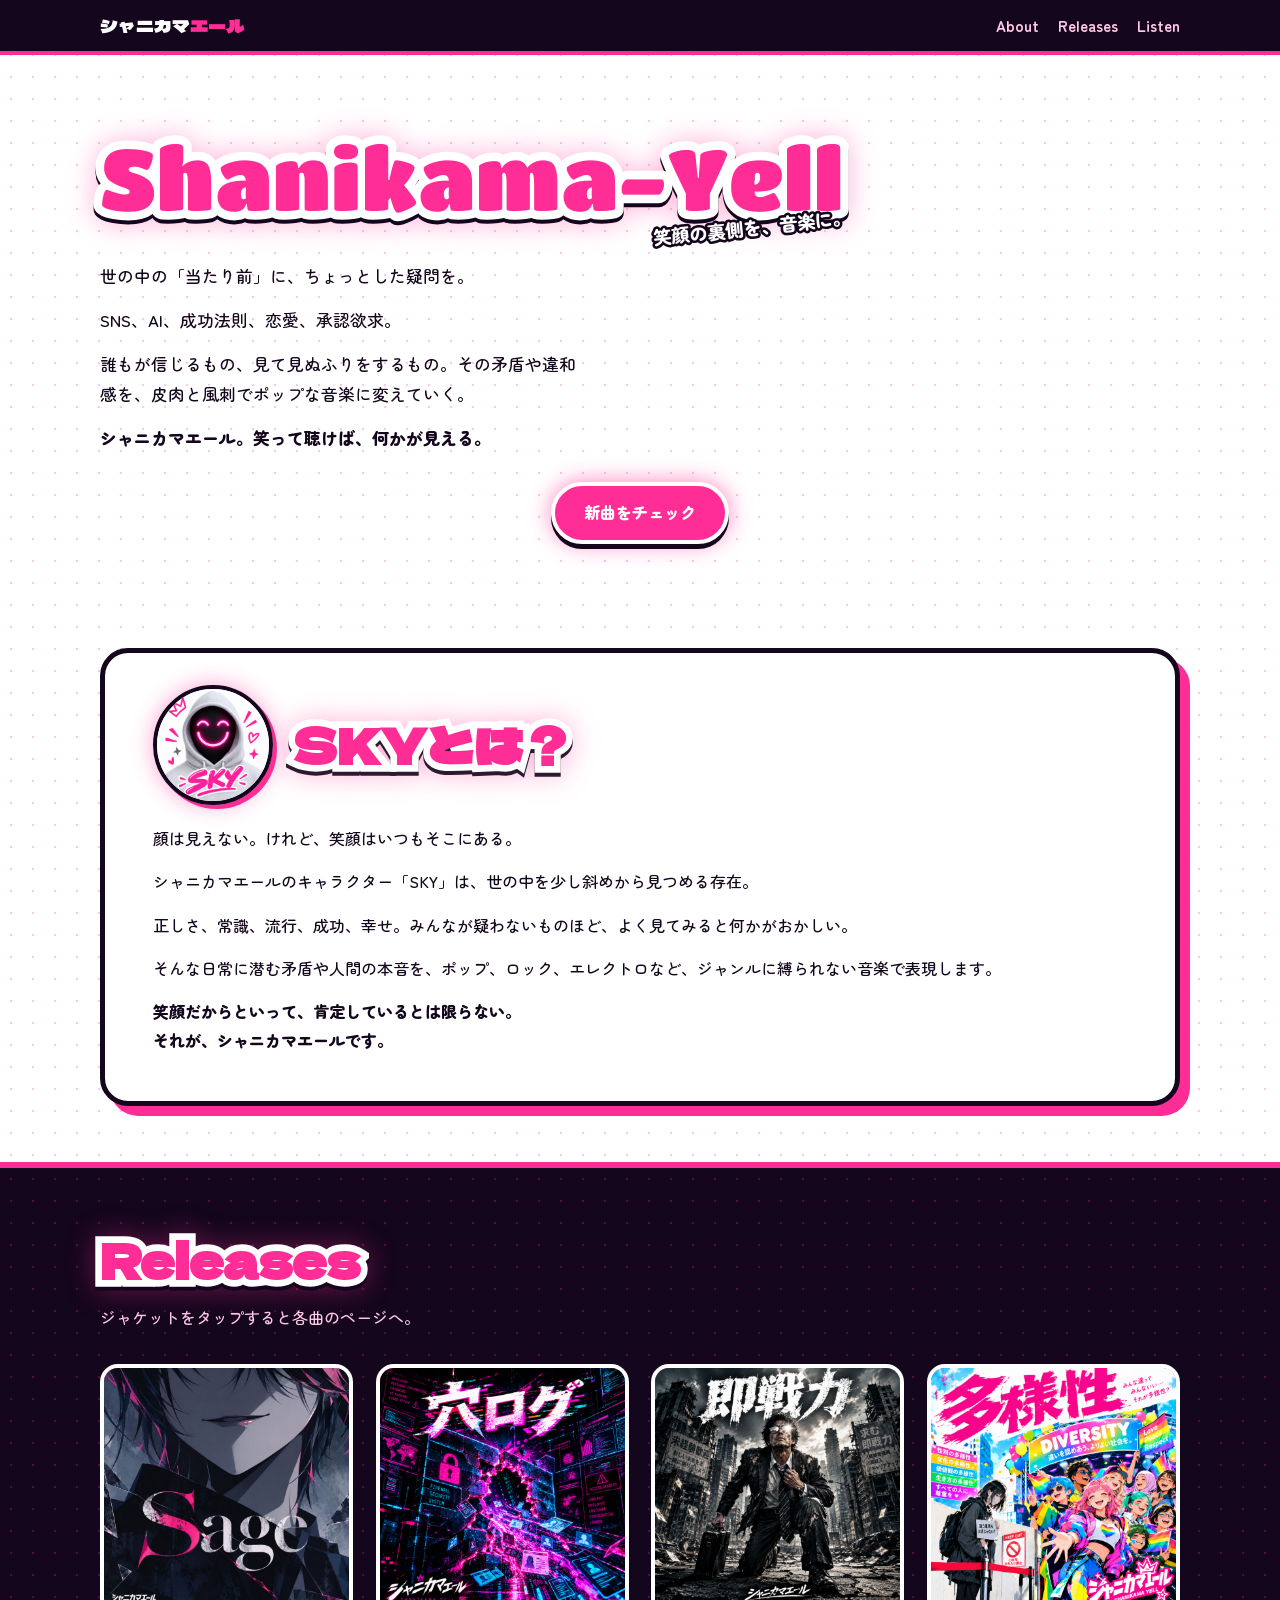
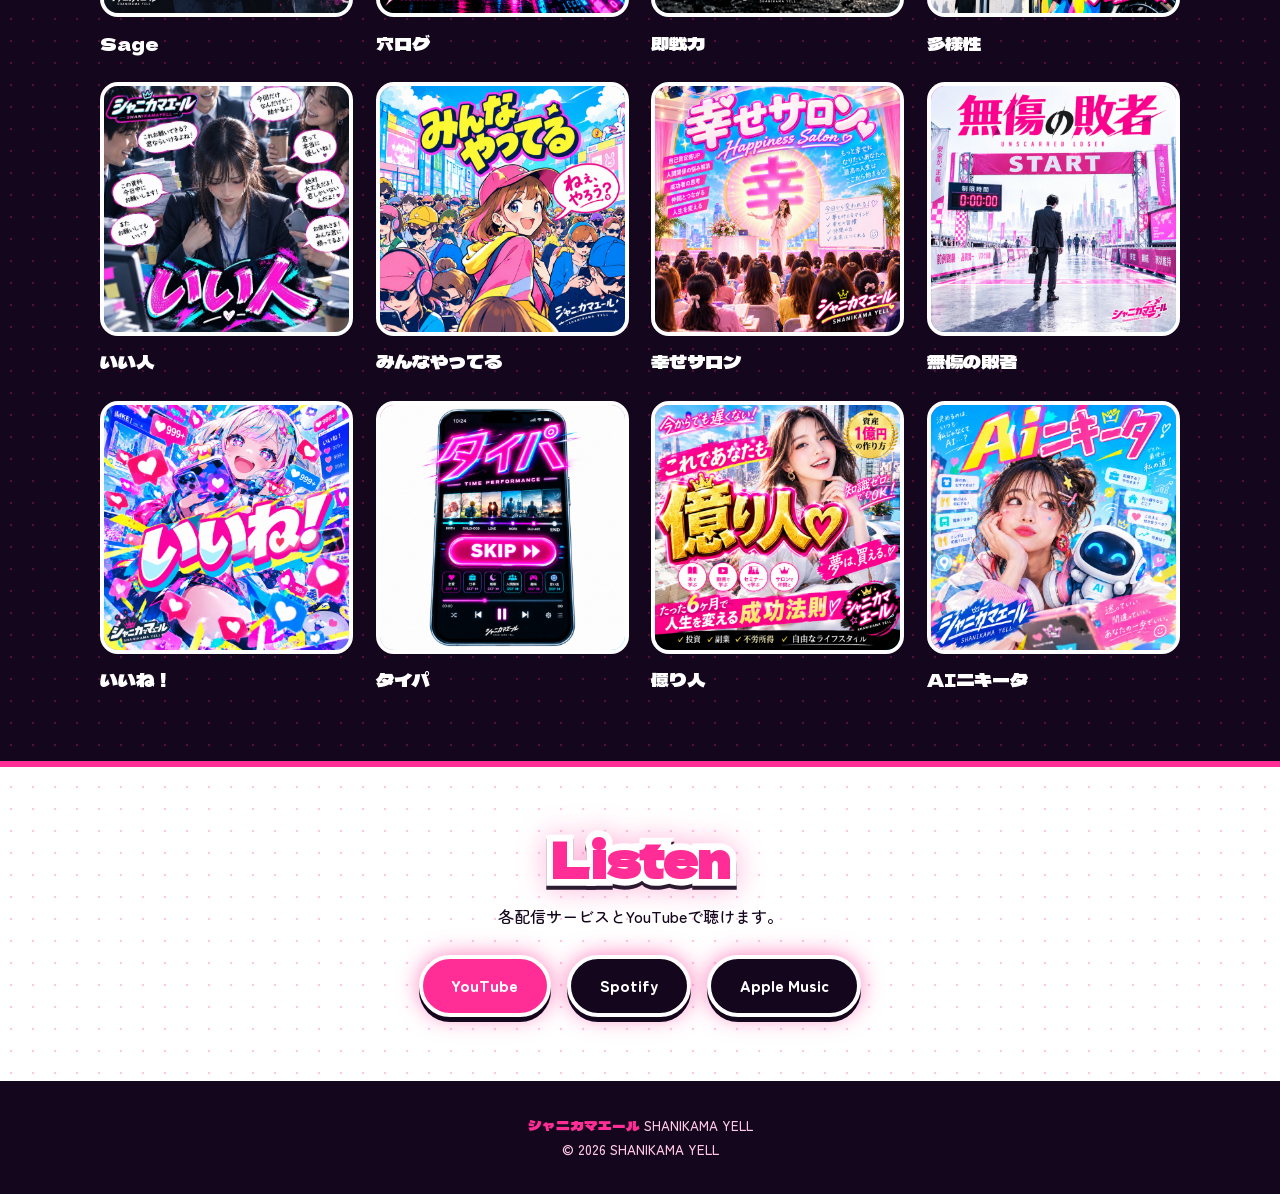
==== commit 5e4494cf: "reload scrolls to top" ====
--- a/index.html
+++ b/index.html
@@ -8,6 +8,16 @@
 <link rel="preconnect" href="https://fonts.googleapis.com">
 <link rel="preconnect" href="https://fonts.gstatic.com" crossorigin>
 <link href="https://fonts.googleapis.com/css2?family=Dela+Gothic+One&family=Titan+One&family=Zen+Maru+Gothic:wght@500;700;900&display=swap" rel="stylesheet">
+<script>
+/* 再読み込み時は、ハッシュ(#releasesなど)と前回のスクロール位置を使わず、必ずトップから表示する */
+(function(){
+  var n=performance.getEntriesByType&&performance.getEntriesByType("navigation")[0];
+  if(!n||n.type!=="reload")return;
+  if("scrollRestoration" in history)history.scrollRestoration="manual";
+  if(location.hash)history.replaceState(null,"",location.pathname+location.search);
+  window.addEventListener("load",function(){window.scrollTo(0,0);});
+})();
+</script>
 <link rel="stylesheet" href="style.css">
 </head>
 <body>
@@ -51,18 +61,18 @@
   <h2 class="sticker">Releases</h2>
   <p class="lead">ジャケットをタップすると各曲のページへ。</p>
   <ul class="grid">
-    <li class="jacket"><a href="#"><div class="art"><img src="images/jackets/sage.jpg" alt="Sage ジャケット" loading="lazy"></div><h3>Sage</h3></a></li>
-    <li class="jacket"><a href="#"><div class="art"><img src="images/jackets/anarogu.jpg" alt="穴ログ ジャケット" loading="lazy"></div><h3>穴ログ</h3></a></li>
-    <li class="jacket"><a href="#"><div class="art"><img src="images/jackets/sokusenryoku.jpg" alt="即戦力 ジャケット" loading="lazy"></div><h3>即戦力</h3></a></li>
-    <li class="jacket"><a href="#"><div class="art"><img src="images/jackets/diversity.jpg" alt="多様性 ジャケット" loading="lazy"></div><h3>多様性</h3></a></li>
-    <li class="jacket"><a href="#"><div class="art"><img src="images/jackets/iihito.jpg" alt="いい人 ジャケット" loading="lazy"></div><h3>いい人</h3></a></li>
-    <li class="jacket"><a href="#"><div class="art"><img src="images/jackets/minnayatteru.jpg" alt="みんなやってる ジャケット" loading="lazy"></div><h3>みんなやってる</h3></a></li>
-    <li class="jacket"><a href="#"><div class="art"><img src="images/jackets/shiawase-salon.jpg" alt="幸せサロン ジャケット" loading="lazy"></div><h3>幸せサロン</h3></a></li>
-    <li class="jacket"><a href="#"><div class="art"><img src="images/jackets/mukizu.jpg" alt="無傷の敗者 ジャケット" loading="lazy"></div><h3>無傷の敗者</h3></a></li>
-    <li class="jacket"><a href="#"><div class="art"><img src="images/jackets/iine.jpg" alt="いいね！ ジャケット" loading="lazy"></div><h3>いいね！</h3></a></li>
-    <li class="jacket"><a href="#"><div class="art"><img src="images/jackets/taipa.jpg" alt="タイパ ジャケット" loading="lazy"></div><h3>タイパ</h3></a></li>
-    <li class="jacket"><a href="#"><div class="art"><img src="images/jackets/okurihito.jpg" alt="億り人 ジャケット" loading="lazy"></div><h3>億り人</h3></a></li>
-    <li class="jacket"><a href="#"><div class="art"><img src="images/jackets/ai-nikita.jpg" alt="AIニキータ ジャケット" loading="lazy"></div><h3>AIニキータ</h3></a></li>
+    <li class="jacket"><a href="song.html?id=sage"><div class="art"><img src="images/jackets/sage.jpg" alt="Sage ジャケット" loading="lazy"></div><h3>Sage</h3></a></li>
+    <li class="jacket"><a href="song.html?id=anarogu"><div class="art"><img src="images/jackets/anarogu.jpg" alt="穴ログ ジャケット" loading="lazy"></div><h3>穴ログ</h3></a></li>
+    <li class="jacket"><a href="song.html?id=sokusenryoku"><div class="art"><img src="images/jackets/sokusenryoku.jpg" alt="即戦力 ジャケット" loading="lazy"></div><h3>即戦力</h3></a></li>
+    <li class="jacket"><a href="song.html?id=diversity"><div class="art"><img src="images/jackets/diversity.jpg" alt="多様性 ジャケット" loading="lazy"></div><h3>多様性</h3></a></li>
+    <li class="jacket"><a href="song.html?id=iihito"><div class="art"><img src="images/jackets/iihito.jpg" alt="いい人 ジャケット" loading="lazy"></div><h3>いい人</h3></a></li>
+    <li class="jacket"><a href="song.html?id=minnayatteru"><div class="art"><img src="images/jackets/minnayatteru.jpg" alt="みんなやってる ジャケット" loading="lazy"></div><h3>みんなやってる</h3></a></li>
+    <li class="jacket"><a href="song.html?id=shiawase-salon"><div class="art"><img src="images/jackets/shiawase-salon.jpg" alt="幸せサロン ジャケット" loading="lazy"></div><h3>幸せサロン</h3></a></li>
+    <li class="jacket"><a href="song.html?id=mukizu"><div class="art"><img src="images/jackets/mukizu.jpg" alt="無傷の敗者 ジャケット" loading="lazy"></div><h3>無傷の敗者</h3></a></li>
+    <li class="jacket"><a href="song.html?id=iine"><div class="art"><img src="images/jackets/iine.jpg" alt="いいね！ ジャケット" loading="lazy"></div><h3>いいね！</h3></a></li>
+    <li class="jacket"><a href="song.html?id=taipa"><div class="art"><img src="images/jackets/taipa.jpg" alt="タイパ ジャケット" loading="lazy"></div><h3>タイパ</h3></a></li>
+    <li class="jacket"><a href="song.html?id=okurihito"><div class="art"><img src="images/jackets/okurihito.jpg" alt="億り人 ジャケット" loading="lazy"></div><h3>億り人</h3></a></li>
+    <li class="jacket"><a href="song.html?id=ai-nikita"><div class="art"><img src="images/jackets/ai-nikita.jpg" alt="AIニキータ ジャケット" loading="lazy"></div><h3>AIニキータ</h3></a></li>
   </ul>
 </div></section>
 
--- a/style.css
+++ b/style.css
@@ -89,10 +89,11 @@
   font-size:clamp(2rem,9.6vw,5.4rem);line-height:1.15;letter-spacing:.01em;white-space:nowrap;transform:none;
   -webkit-text-stroke:.2em var(--white);paint-order:stroke fill;
   filter:drop-shadow(0 4px 0 var(--plum)) drop-shadow(0 0 14px rgba(255,45,149,.35))}
-.hero p.catch{position:absolute;right:-.4rem;bottom:0;z-index:1;margin:0;max-width:none;
-  padding:.15em .8em;border-radius:8px;background:var(--plum);color:var(--white);
-  font-weight:900;font-size:clamp(.8rem,3.3vw,1.05rem);line-height:1.6;white-space:nowrap;
-  box-shadow:3px 3px 0 var(--pink);transform:rotate(-6deg)}
+.hero p.catch{position:absolute;right:-.4rem;bottom:0;z-index:1;margin:0;max-width:none;padding:0;
+  background:none;border:0;box-shadow:none;
+  color:var(--white);-webkit-text-stroke:.28em var(--plum);paint-order:stroke fill;
+  font-weight:900;font-size:clamp(.9rem,3.6vw,1.15rem);line-height:1.6;white-space:nowrap;
+  transform:rotate(-6deg)}
 .hero .copy{max-width:30em}
 .hero .copy p{margin:0 0 .8em;font-size:1.05rem;max-width:none}
 .strong{font-weight:900}
@@ -111,3 +112,26 @@
   .sky-mini{width:84px;height:84px}
   .about h2{font-size:1.75rem}
 }
+
+/* ===== 曲ページ ===== */
+.song-page{padding:2.5rem 0 4rem}
+.song-top{display:grid;grid-template-columns:minmax(0,420px) 1fr;gap:2rem;align-items:start}
+.song-top .art{aspect-ratio:1;border:5px solid var(--plum);border-radius:22px;overflow:hidden;
+  background:linear-gradient(135deg,var(--pink),var(--cyan));box-shadow:8px 8px 0 var(--pink)}
+.song-top img{width:100%;height:100%;object-fit:cover}
+.song-title{font-family:var(--font-body);font-weight:900;font-size:clamp(2rem,7vw,3.4rem);line-height:1.25;color:var(--pink);
+  -webkit-text-stroke:.14em var(--white);paint-order:stroke fill;filter:drop-shadow(0 3px 0 var(--plum))}
+.song-desc{margin-top:1rem}
+.song-links{display:flex;flex-wrap:wrap;gap:.8rem;margin-top:1.4rem}
+.song-links .btn{margin:0}
+.soon{margin-top:1.4rem;font-weight:700}
+.video{aspect-ratio:16/9;margin-top:2.4rem;border:5px solid var(--plum);border-radius:20px;overflow:hidden;box-shadow:8px 8px 0 var(--pink)}
+.video iframe{width:100%;height:100%;border:0}
+.sec-title{font-family:var(--font-display);font-weight:400;color:var(--pink);margin:2.4rem 0 .8rem;
+  -webkit-text-stroke:.2em var(--white);paint-order:stroke fill;filter:drop-shadow(0 3px 0 var(--plum))}
+.lyrics{white-space:pre-wrap;background:var(--white);border:4px solid var(--plum);border-radius:20px;padding:1.4rem;box-shadow:6px 6px 0 var(--pink)}
+.song-nav{display:flex;justify-content:space-between;gap:1rem;margin-top:2.6rem}
+.song-nav .btn{margin:0;font-size:.9rem}
+.btn.alt{background:var(--plum)}
+.back{text-align:center;margin-top:1.8rem;font-weight:700}
+@media(max-width:760px){.song-top{grid-template-columns:1fr}.song-nav{flex-direction:column}.song-nav .btn{text-align:center}}
